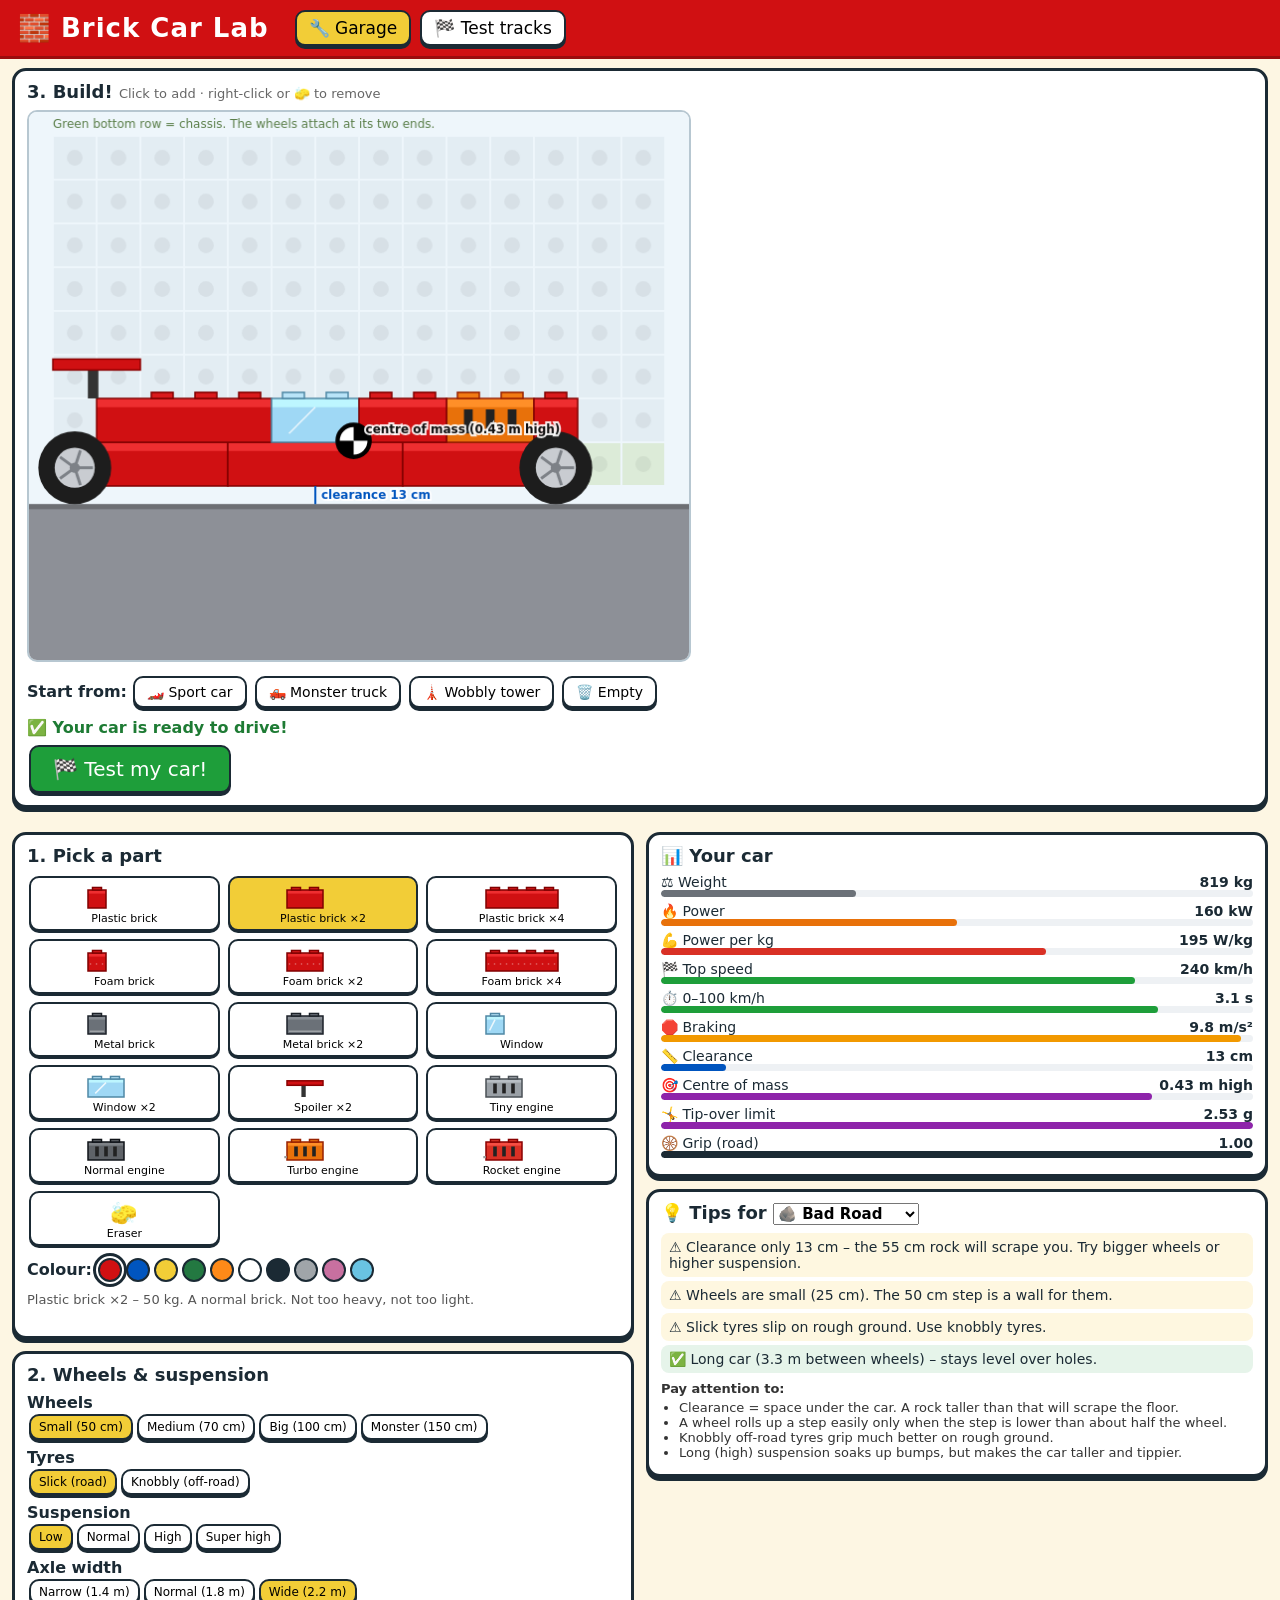
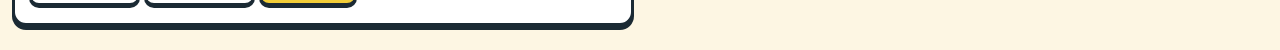
==== index.html @ 2b2f3ed4 "Add Brick Car Lab: LEGO-style car builder with physics test tracks Front-end only browser game (open" ====
<!DOCTYPE html>
<html lang="en">
<head>
  <meta charset="utf-8">
  <meta name="viewport" content="width=device-width, initial-scale=1">
  <title>Brick Car Lab</title>
  <link rel="stylesheet" href="style.css">
</head>
<body>
  <header>
    <h1>🧱 Brick Car Lab</h1>
    <nav>
      <button data-nav="garage">🔧 Garage</button>
      <button data-nav="tracks">🏁 Test tracks</button>
    </nav>
  </header>

  <main>
    <section id="garage" class="screen">
      <div class="col-left">
        <div class="panel">
          <h2>1. Pick a part</h2>
          <div id="palette"></div>
          <div class="row"><b>Colour:</b> <span id="colors"></span></div>
          <p id="tool-hint" class="hint"></p>
        </div>
        <div class="panel">
          <h2>2. Wheels &amp; suspension</h2>
          <div class="optrow"><b>Wheels</b><span id="opt-wheel"></span></div>
          <div class="optrow"><b>Tyres</b><span id="opt-tyre"></span></div>
          <div class="optrow"><b>Suspension</b><span id="opt-lift"></span></div>
          <div class="optrow"><b>Axle width</b><span id="opt-width"></span></div>
        </div>
      </div>

      <div class="col-mid">
        <div class="panel">
          <h2>3. Build! <small>Click to add · right-click or 🧽 to remove</small></h2>
          <canvas id="builder-canvas"></canvas>
          <div class="row">
            <b>Start from:</b>
            <button data-preset="sport">🏎️ Sport car</button>
            <button data-preset="monster">🛻 Monster truck</button>
            <button data-preset="tower">🗼 Wobbly tower</button>
            <button id="btn-clear">🗑️ Empty</button>
          </div>
          <ul id="problems"></ul>
          <button id="btn-to-tracks" class="big need-car">🏁 Test my car!</button>
        </div>
      </div>

      <div class="col-right">
        <div class="panel">
          <h2>📊 Your car</h2>
          <div id="stats"></div>
        </div>
        <div class="panel">
          <h2>💡 Tips for <select id="tips-track"></select></h2>
          <div id="tips"></div>
        </div>
      </div>
    </section>

    <section id="tracks" class="screen" hidden>
      <h2 class="center">Choose a test track</h2>
      <div id="track-list"></div>
    </section>

    <section id="drive" class="screen" hidden>
      <div class="drive-top">
        <h2 id="drive-title"></h2>
        <span class="timer">⏱️ <span id="hud-time">0.0 s</span></span>
        <button id="btn-pause"></button>
        <button id="btn-slow" title="Slow motion">🐢 Slow-mo</button>
        <button id="btn-arrows" title="Show force arrows">➡️ Forces</button>
        <button id="btn-restart">🔄 Restart</button>
        <button id="btn-garage">🔧 Garage</button>
      </div>
      <p id="drive-challenge" class="challenge"></p>
      <div class="drive-body">
        <div class="stage">
          <canvas id="drive-canvas" width="1000" height="520"></canvas>
          <div id="hint-start" class="overlay-hint">Hold <b>GAS</b> (→ key) to start!<br><small>← key / BRAKE to slow down · hold BRAKE when stopped to reverse</small></div>
          <div id="result" class="result" hidden>
            <h2></h2>
            <div class="stars"></div>
            <p class="reason"></p>
            <p class="why"></p>
            <div class="fix"></div>
            <div class="row">
              <button id="res-retry" class="big">🔄 Try again</button>
              <button id="res-garage">🔧 Change my car</button>
              <button id="res-tracks">🏁 Other tracks</button>
            </div>
          </div>
          <div class="pedals">
            <button id="pedal-brake" class="pedal brake">BRAKE</button>
            <button id="pedal-gas" class="pedal gas">GAS</button>
          </div>
        </div>
        <div class="lab panel">
          <div class="speedo"><span id="hud-speed">0</span><small>km/h</small></div>
          <div class="hud-sub" id="hud-ms"></div>
          <div class="hud-row"><b>Acceleration</b> <span id="hud-acc"></span></div>
          <div class="hud-row"><b>Speed increment</b> <span id="hud-inc"></span></div>
          <canvas id="speed-graph" width="320" height="120"></canvas>
          <div class="small">Steep line = big speed increment (fast acceleration). Flat line = steady speed.</div>
          <h3>🧪 Physics lab</h3>
          <div id="formulas"></div>
          <p id="drive-lesson" class="lesson"></p>
        </div>
      </div>
    </section>
  </main>

  <script src="parts.js"></script>
  <script src="car.js"></script>
  <script src="tracks.js"></script>
  <script src="topdown.js"></script>
  <script src="tips.js"></script>
  <script src="physics.js"></script>
  <script src="render.js"></script>
  <script src="builder.js"></script>
  <script src="drive.js"></script>
  <script src="main.js"></script>
</body>
</html>
---- style.css ----
* { box-sizing: border-box; }
[hidden] { display: none !important; }
body { margin: 0; font-family: system-ui, -apple-system, "Segoe UI", sans-serif; background: #fdf6e3; color: #1b2a34; }
header { display: flex; align-items: center; gap: 24px; padding: 8px 18px; background: #d01012; color: #fff; box-shadow: 0 3px 0 #9b0c0d; }
header h1 { margin: 0; font-size: 26px; letter-spacing: 1px; }
nav button { font-size: 17px; }
button { font: inherit; font-size: 14px; padding: 6px 12px; border: 2px solid #1b2a34; border-radius: 10px; background: #fff; cursor: pointer; box-shadow: 0 3px 0 #1b2a34; margin: 2px; }
button:active { transform: translateY(2px); box-shadow: 0 1px 0 #1b2a34; }
button.active { background: #f2cd37; }
button:disabled { opacity: 0.45; cursor: not-allowed; }
button.big { font-size: 20px; padding: 10px 22px; background: #1e9e3a; color: #fff; }
main { padding: 12px; }
h2 { margin: 0 0 8px; font-size: 18px; }
h2 small { font-weight: normal; color: #666; font-size: 13px; }
.panel { background: #fff; border: 3px solid #1b2a34; border-radius: 14px; padding: 10px 12px; margin-bottom: 12px; box-shadow: 0 4px 0 #1b2a34; }
.row { margin: 8px 0; display: flex; flex-wrap: wrap; align-items: center; gap: 4px; }
.hint { color: #555; font-size: 13px; min-height: 34px; margin: 6px 0 0; }
.small { font-size: 12px; color: #666; }
.center { text-align: center; }

#garage { display: grid; grid-template-columns: 300px auto 340px; gap: 12px; align-items: start; }
#palette { display: grid; grid-template-columns: repeat(3, 1fr); gap: 4px; }
.tool { display: flex; flex-direction: column; align-items: center; padding: 4px; font-size: 11px; box-shadow: 0 2px 0 #1b2a34; }
.tool canvas { width: 80px; height: 30px; }
.swatch { width: 24px; height: 24px; padding: 0; border-radius: 50%; box-shadow: none; }
.swatch.active { outline: 3px solid #1b2a34; outline-offset: 2px; }
.optrow { display: flex; flex-direction: column; margin-bottom: 6px; }
.optrow span { display: flex; flex-wrap: wrap; }
.opt { font-size: 12px; padding: 4px 8px; }
#builder-canvas { width: 100%; max-width: 664px; border-radius: 10px; border: 2px solid #b7c7d1; touch-action: none; cursor: crosshair; }
#problems { margin: 6px 0; padding-left: 20px; color: #b3261e; font-weight: 600; }
#problems li.ok { color: #1e7b34; list-style: none; margin-left: -20px; }
.stat { display: grid; grid-template-columns: 1fr auto; gap: 0 8px; font-size: 14px; margin-bottom: 6px; cursor: help; }
.stat .v { font-weight: 700; }
.bar { grid-column: 1 / 3; display: block; height: 7px; background: #eef1f4; border-radius: 4px; overflow: hidden; }
.bar i { display: block; height: 100%; border-radius: 4px; }
.checks { list-style: none; padding: 0; margin: 0 0 8px; }
.checks li { padding: 6px 8px; border-radius: 8px; margin-bottom: 4px; font-size: 14px; }
.checks li.ok { background: #e6f4ea; }
.checks li.warn { background: #fef7e0; }
.caveats { font-size: 13px; color: #333; }
.caveats ul { padding-left: 18px; margin: 4px 0; }
#tips-track { font: inherit; font-size: 15px; }

#track-list { display: grid; grid-template-columns: repeat(auto-fill, minmax(290px, 1fr)); gap: 14px; }
.card { background: #fff; border: 3px solid #1b2a34; border-radius: 16px; padding: 14px; box-shadow: 0 5px 0 #1b2a34; }
.card .emoji { font-size: 40px; }
.card h3 { margin: 4px 0; font-size: 22px; }
.card .got { font-size: 20px; }
.card .challenge { font-weight: 600; }
.card .lesson { font-size: 14px; color: #3c4a55; }
.card .hint { min-height: 0; }

.drive-top { display: flex; align-items: center; gap: 8px; flex-wrap: wrap; }
.drive-top h2 { margin: 0 12px 0 0; font-size: 24px; }
.timer { font-size: 20px; font-weight: 700; margin-right: 10px; min-width: 110px; }
.challenge { font-weight: 600; margin: 6px 0 10px; }
.drive-body { display: grid; grid-template-columns: minmax(0, 1fr) 360px; gap: 12px; align-items: start; }
.stage { position: relative; }
#drive-canvas { width: 100%; border-radius: 14px; border: 3px solid #1b2a34; display: block; }
.overlay-hint { position: absolute; top: 18px; left: 50%; transform: translateX(-50%); background: rgba(27,42,52,0.85); color: #fff; padding: 10px 18px; border-radius: 12px; text-align: center; font-size: 20px; pointer-events: none; }
.result { position: absolute; inset: 30px 60px auto 60px; background: #fff; border: 4px solid #1b2a34; border-radius: 18px; padding: 18px 22px; box-shadow: 0 8px 0 #1b2a34; }
.result h2 { font-size: 30px; }
.result .stars { font-size: 34px; }
.result .reason { font-size: 20px; font-weight: 700; }
.result .why { font-size: 16px; }
.pedals { display: flex; justify-content: space-between; margin-top: 10px; }
.pedal { width: 46%; height: 70px; font-size: 26px; font-weight: 800; color: #fff; touch-action: none; user-select: none; }
.pedal.gas { background: #1e9e3a; }
.pedal.brake { background: #d93025; }
.pedal.down { transform: translateY(3px); box-shadow: 0 0 0 #1b2a34; }
.lab .speedo { font-size: 64px; font-weight: 800; line-height: 1; }
.lab .speedo small { font-size: 18px; margin-left: 6px; }
.hud-sub { color: #555; font-size: 13px; margin-bottom: 6px; }
.hud-row { display: flex; justify-content: space-between; font-size: 16px; padding: 3px 0; border-bottom: 1px dashed #ddd; }
#speed-graph { width: 100%; border: 1px solid #ddd; border-radius: 6px; margin-top: 8px; }
.lab h3 { margin: 10px 0 4px; }
.eq { font-size: 14px; padding: 3px 0; }
.eq.small { font-size: 12px; color: #666; }
.g { color: #1e7b34; } .r { color: #c5221f; } .o { color: #c26401; } .b { color: #1a5fc8; } .br { color: #795548; }
.meter { font-size: 13px; margin: 4px 0; }
.meter .bar { height: 10px; margin-top: 2px; }
.lesson { font-size: 14px; background: #e8f0fe; padding: 8px; border-radius: 8px; }

@media (max-width: 1300px) {
  #garage { grid-template-columns: 1fr 1fr; }
  .col-mid { grid-column: 1 / 3; grid-row: 1; }
  .drive-body { grid-template-columns: 1fr; }
}
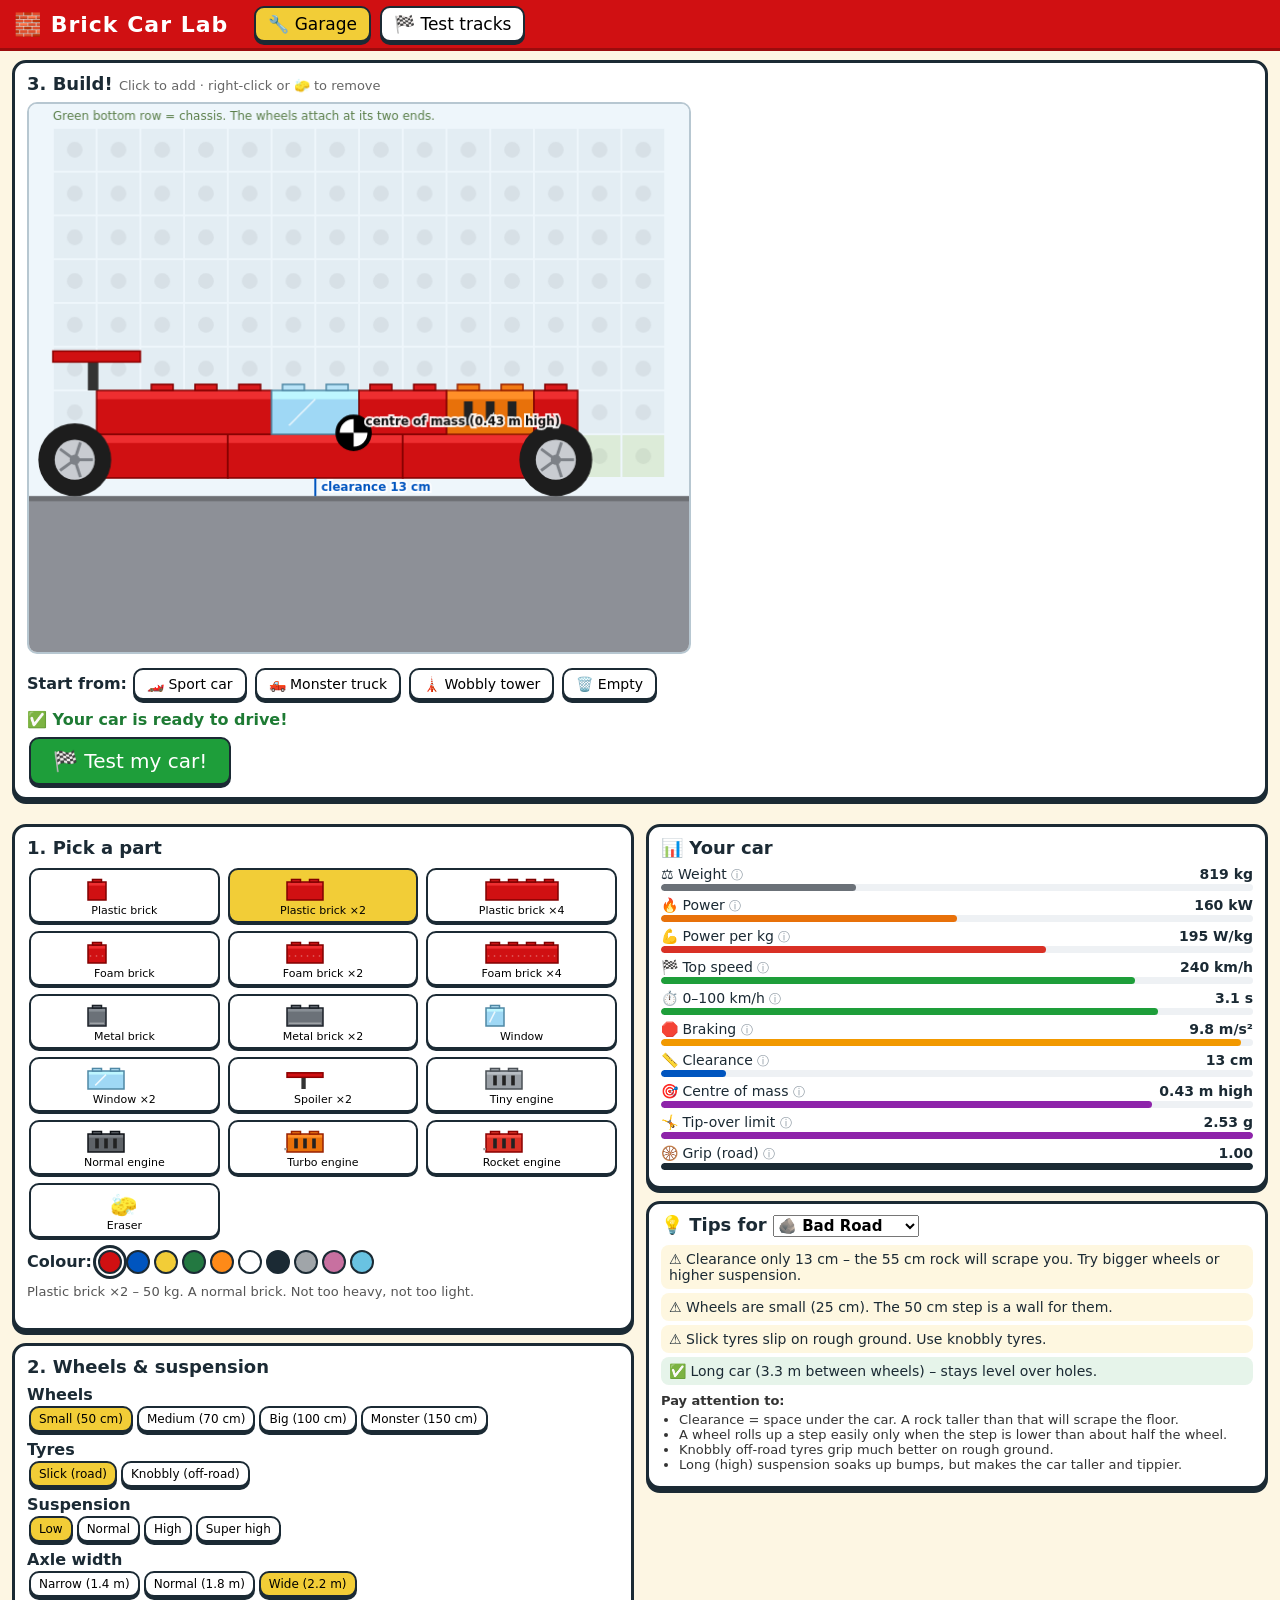
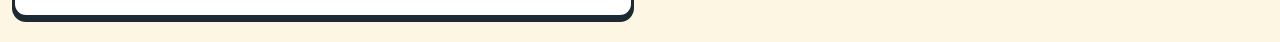
==== commit 31b4cca9: "Make the game playable on iPad Touch-friendly pedals overlaid on the road (no long-press menus, zoom" ====
--- a/index.html
+++ b/index.html
@@ -2,7 +2,10 @@
 <html lang="en">
 <head>
   <meta charset="utf-8">
-  <meta name="viewport" content="width=device-width, initial-scale=1">
+  <meta name="viewport" content="width=device-width, initial-scale=1, maximum-scale=1, user-scalable=no, viewport-fit=cover">
+  <meta name="apple-mobile-web-app-capable" content="yes">
+  <meta name="mobile-web-app-capable" content="yes">
+  <meta name="apple-mobile-web-app-title" content="Brick Car Lab">
   <title>Brick Car Lab</title>
   <link rel="stylesheet" href="style.css">
 </head>
@@ -80,7 +83,7 @@
       <div class="drive-body">
         <div class="stage">
           <canvas id="drive-canvas" width="1000" height="520"></canvas>
-          <div id="hint-start" class="overlay-hint">Hold <b>GAS</b> (→ key) to start!<br><small>← key / BRAKE to slow down · hold BRAKE when stopped to reverse</small></div>
+          <div id="hint-start" class="overlay-hint">Hold <b>GAS</b> to start!<br><small>BRAKE slows down · hold BRAKE when stopped to reverse · keys → ←</small></div>
           <div id="result" class="result" hidden>
             <h2></h2>
             <div class="stars"></div>
--- a/style.css
+++ b/style.css
@@ -1,5 +1,8 @@
 * { box-sizing: border-box; }
 [hidden] { display: none !important; }
+html { -webkit-text-size-adjust: 100%; }
+body { -webkit-tap-highlight-color: transparent; overscroll-behavior: none; padding: env(safe-area-inset-top) env(safe-area-inset-right) 0 env(safe-area-inset-left); }
+button, canvas, .stat { -webkit-user-select: none; user-select: none; -webkit-touch-callout: none; touch-action: manipulation; }
 body { margin: 0; font-family: system-ui, -apple-system, "Segoe UI", sans-serif; background: #fdf6e3; color: #1b2a34; }
 header { display: flex; align-items: center; gap: 24px; padding: 8px 18px; background: #d01012; color: #fff; box-shadow: 0 3px 0 #9b0c0d; }
 header h1 { margin: 0; font-size: 26px; letter-spacing: 1px; }
@@ -32,6 +35,9 @@
 #problems li.ok { color: #1e7b34; list-style: none; margin-left: -20px; }
 .stat { display: grid; grid-template-columns: 1fr auto; gap: 0 8px; font-size: 14px; margin-bottom: 6px; cursor: help; }
 .stat .v { font-weight: 700; }
+.stat .q { color: #8a96a0; font-size: 12px; }
+.stat .d { grid-column: 1 / 3; display: none; font-size: 12px; color: #3c4a55; background: #f3f6f9; border-radius: 6px; padding: 4px 6px; margin-top: 3px; }
+.stat.open .d { display: block; }
 .bar { grid-column: 1 / 3; display: block; height: 7px; background: #eef1f4; border-radius: 4px; overflow: hidden; }
 .bar i { display: block; height: 100%; border-radius: 4px; }
 .checks { list-style: none; padding: 0; margin: 0 0 8px; }
@@ -57,15 +63,15 @@
 .challenge { font-weight: 600; margin: 6px 0 10px; }
 .drive-body { display: grid; grid-template-columns: minmax(0, 1fr) 360px; gap: 12px; align-items: start; }
 .stage { position: relative; }
-#drive-canvas { width: 100%; border-radius: 14px; border: 3px solid #1b2a34; display: block; }
+#drive-canvas { width: 100%; height: 520px; border-radius: 14px; border: 3px solid #1b2a34; display: block; }
 .overlay-hint { position: absolute; top: 18px; left: 50%; transform: translateX(-50%); background: rgba(27,42,52,0.85); color: #fff; padding: 10px 18px; border-radius: 12px; text-align: center; font-size: 20px; pointer-events: none; }
-.result { position: absolute; inset: 30px 60px auto 60px; background: #fff; border: 4px solid #1b2a34; border-radius: 18px; padding: 18px 22px; box-shadow: 0 8px 0 #1b2a34; }
+.result { z-index: 2; position: absolute; inset: 30px 60px auto 60px; background: #fff; border: 4px solid #1b2a34; border-radius: 18px; padding: 18px 22px; box-shadow: 0 8px 0 #1b2a34; }
 .result h2 { font-size: 30px; }
 .result .stars { font-size: 34px; }
 .result .reason { font-size: 20px; font-weight: 700; }
 .result .why { font-size: 16px; }
-.pedals { display: flex; justify-content: space-between; margin-top: 10px; }
-.pedal { width: 46%; height: 70px; font-size: 26px; font-weight: 800; color: #fff; touch-action: none; user-select: none; }
+.pedals { position: absolute; left: 12px; right: 12px; bottom: 12px; display: flex; justify-content: space-between; pointer-events: none; }
+.pedal { pointer-events: auto; width: 24%; max-width: 220px; height: 84px; opacity: 0.85; touch-action: none; -webkit-user-select: none; -webkit-touch-callout: none; font-size: 26px; font-weight: 800; color: #fff; touch-action: none; user-select: none; }
 .pedal.gas { background: #1e9e3a; }
 .pedal.brake { background: #d93025; }
 .pedal.down { transform: translateY(3px); box-shadow: 0 0 0 #1b2a34; }
@@ -85,5 +91,23 @@
 @media (max-width: 1300px) {
   #garage { grid-template-columns: 1fr 1fr; }
   .col-mid { grid-column: 1 / 3; grid-row: 1; }
+  .drive-body { grid-template-columns: minmax(0, 1fr) 300px; }
+  .lab .speedo { font-size: 48px; }
+}
+@media (max-width: 900px) {
   .drive-body { grid-template-columns: 1fr; }
 }
+@media (max-width: 700px) {
+  #garage { grid-template-columns: 1fr; }
+  .col-mid { grid-column: 1; }
+  #palette { grid-template-columns: repeat(4, 1fr); }
+}
+/* Compact drive screen so the road and pedals fit on a tablet without scrolling. */
+@media (max-height: 900px) {
+  header { padding: 4px 14px; }
+  header h1 { font-size: 22px; }
+  #drive .challenge { font-size: 14px; margin: 4px 0 6px; }
+  .drive-top h2 { font-size: 20px; }
+  .drive-top button { padding: 4px 10px; }
+  .result { inset: 12px 12px auto 12px; max-height: calc(100% - 24px); overflow: auto; }
+}
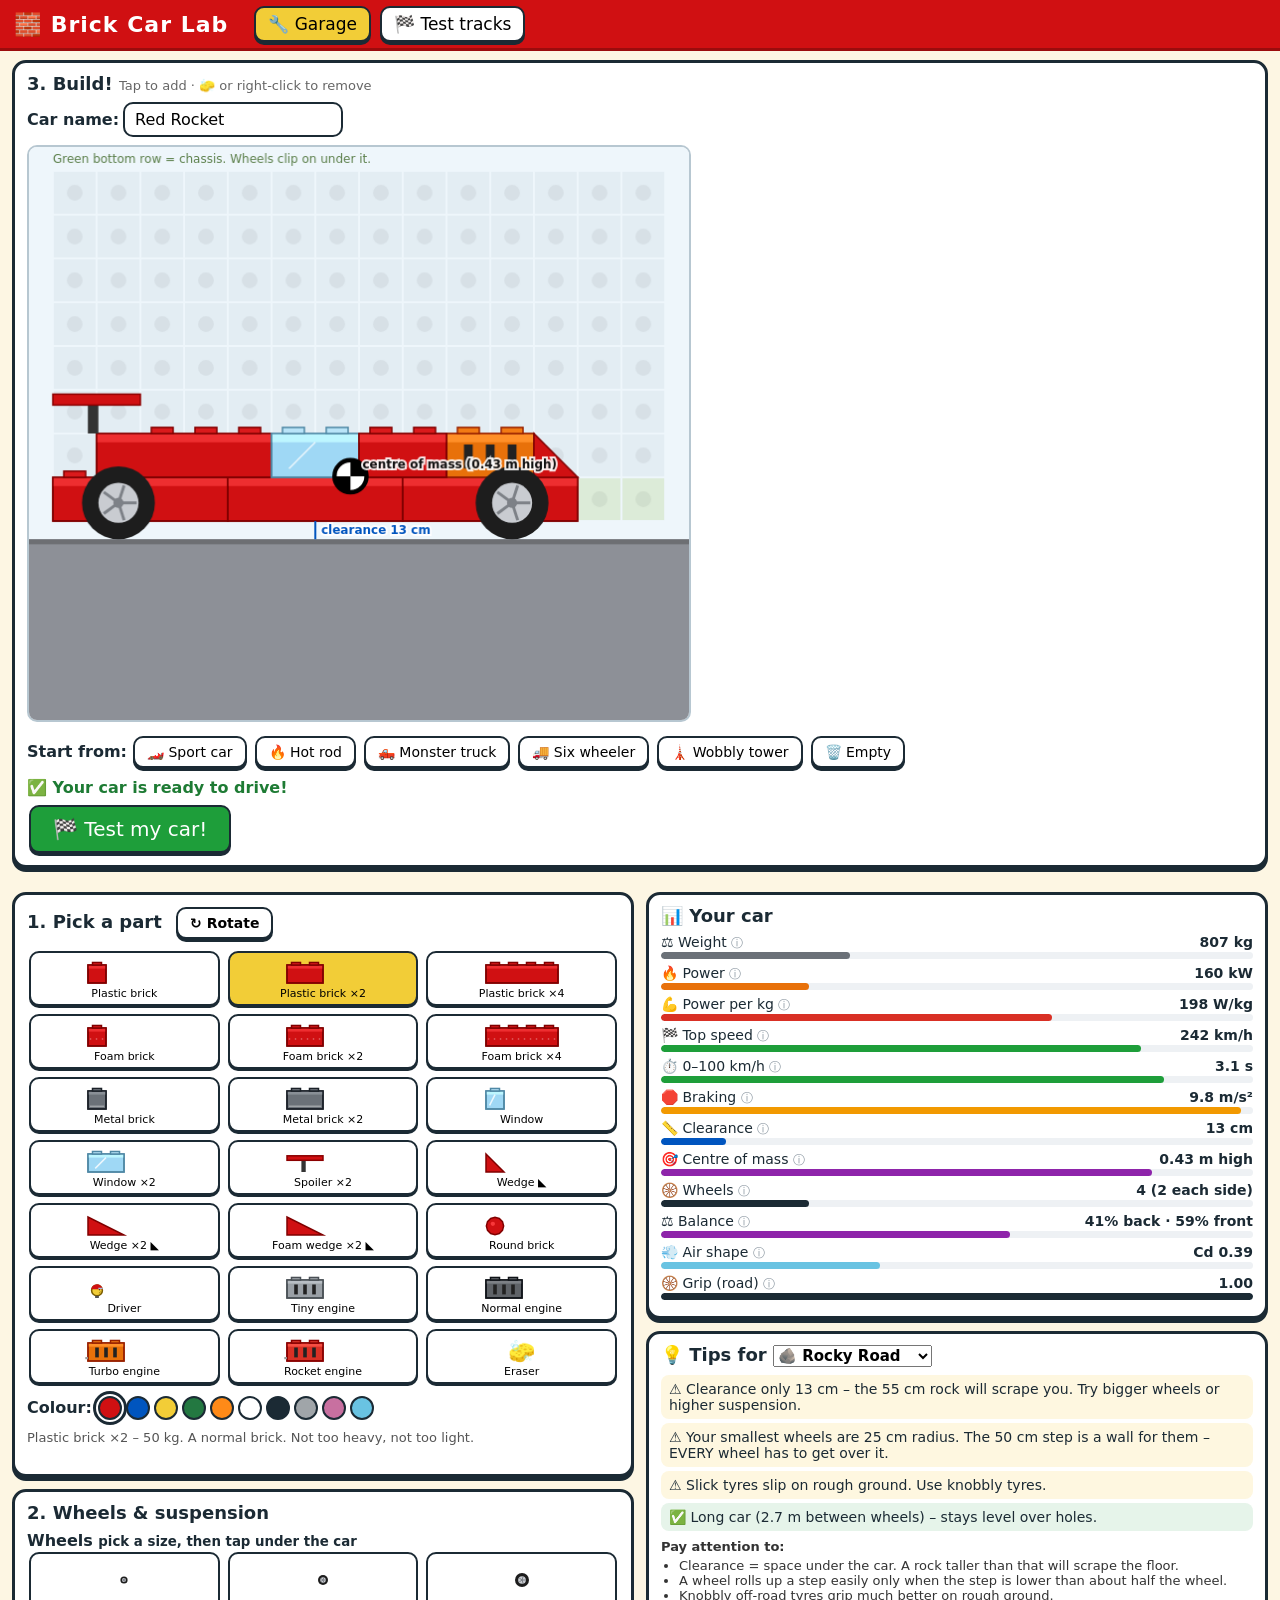
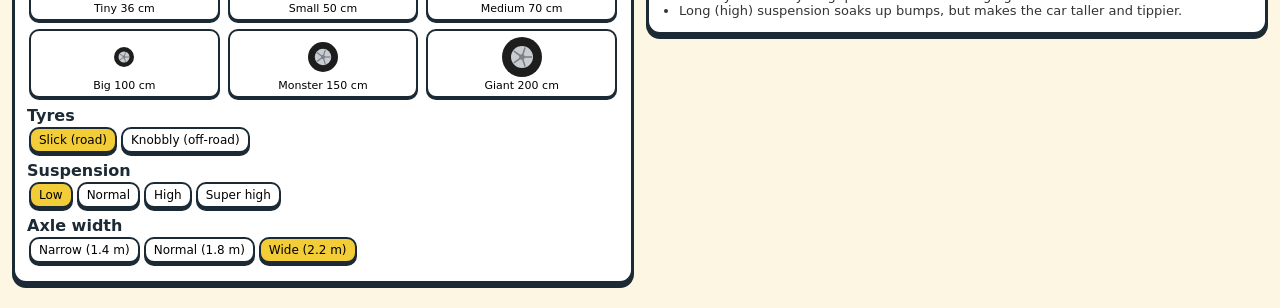
==== commit 69252d83: "Hot Wheels-style tracks, crazy building and a record book - New tracks: Rollercoaster, Shark Jump, V" ====
--- a/index.html
+++ b/index.html
@@ -22,14 +22,14 @@
     <section id="garage" class="screen">
       <div class="col-left">
         <div class="panel">
-          <h2>1. Pick a part</h2>
+          <h2>1. Pick a part <button id="btn-rotate" title="Turn the wedge">↻ Rotate</button></h2>
           <div id="palette"></div>
           <div class="row"><b>Colour:</b> <span id="colors"></span></div>
           <p id="tool-hint" class="hint"></p>
         </div>
         <div class="panel">
           <h2>2. Wheels &amp; suspension</h2>
-          <div class="optrow"><b>Wheels</b><span id="opt-wheel"></span></div>
+          <div class="optrow"><b>Wheels <small>pick a size, then tap under the car</small></b><span id="wheel-tools"></span></div>
           <div class="optrow"><b>Tyres</b><span id="opt-tyre"></span></div>
           <div class="optrow"><b>Suspension</b><span id="opt-lift"></span></div>
           <div class="optrow"><b>Axle width</b><span id="opt-width"></span></div>
@@ -38,12 +38,15 @@
 
       <div class="col-mid">
         <div class="panel">
-          <h2>3. Build! <small>Click to add · right-click or 🧽 to remove</small></h2>
+          <h2>3. Build! <small>Tap to add · 🧽 or right-click to remove</small></h2>
+          <div class="row"><b>Car name:</b> <input id="car-name" maxlength="24" autocomplete="off" placeholder="My car"></div>
           <canvas id="builder-canvas"></canvas>
           <div class="row">
             <b>Start from:</b>
             <button data-preset="sport">🏎️ Sport car</button>
+            <button data-preset="hotrod">🔥 Hot rod</button>
             <button data-preset="monster">🛻 Monster truck</button>
+            <button data-preset="truck">🚚 Six wheeler</button>
             <button data-preset="tower">🗼 Wobbly tower</button>
             <button id="btn-clear">🗑️ Empty</button>
           </div>
@@ -83,16 +86,18 @@
       <div class="drive-body">
         <div class="stage">
           <canvas id="drive-canvas" width="1000" height="520"></canvas>
-          <div id="hint-start" class="overlay-hint">Hold <b>GAS</b> to start!<br><small>BRAKE slows down · hold BRAKE when stopped to reverse · keys → ←</small></div>
+          <div id="hint-start" class="overlay-hint">Hold <b>GAS</b> to start!<br><small>BRAKE slows down · in the air BRAKE tips the nose down · keys → ←</small></div>
           <div id="result" class="result" hidden>
             <h2></h2>
             <div class="stars"></div>
             <p class="reason"></p>
+            <p class="record"></p>
             <p class="why"></p>
             <div class="fix"></div>
             <div class="row">
               <button id="res-retry" class="big">🔄 Try again</button>
               <button id="res-garage">🔧 Change my car</button>
+              <button id="res-records">📜 Record book</button>
               <button id="res-tracks">🏁 Other tracks</button>
             </div>
           </div>
@@ -116,12 +121,24 @@
     </section>
   </main>
 
+  <div id="records" class="modal" hidden>
+    <div class="modal-box">
+      <h2 id="records-title"></h2>
+      <p class="small">Every finished run is saved here (in this browser). Compare your cars – tap 🔧 to load one back into the garage.</p>
+      <div id="records-body"></div>
+      <div class="row">
+        <button id="records-close" class="big">Close</button>
+        <button id="records-clear">🗑️ Clear this track</button>
+      </div>
+    </div>
+  </div>
+
   <script src="parts.js"></script>
   <script src="car.js"></script>
   <script src="tracks.js"></script>
-  <script src="topdown.js"></script>
   <script src="tips.js"></script>
   <script src="physics.js"></script>
+  <script src="records.js"></script>
   <script src="render.js"></script>
   <script src="builder.js"></script>
   <script src="drive.js"></script>
--- a/style.css
+++ b/style.css
@@ -111,3 +111,33 @@
   .drive-top button { padding: 4px 10px; }
   .result { inset: 12px 12px auto 12px; max-height: calc(100% - 24px); overflow: auto; }
 }
+
+/* Wheels, wedges, names */
+#wheel-tools { display: grid !important; grid-template-columns: repeat(3, 1fr); gap: 4px; }
+.wheel-tool canvas { width: 44px; height: 44px; }
+#btn-rotate { font-size: 14px; margin-left: 8px; }
+#car-name { font: inherit; font-size: 16px; padding: 6px 10px; border: 2px solid #1b2a34; border-radius: 10px; width: 220px; }
+
+/* Track cards */
+.card { position: relative; }
+.card .level { position: absolute; top: 14px; right: 14px; font-size: 12px; font-weight: 700; padding: 3px 10px; border-radius: 10px; color: #fff; }
+.level-1 .level { background: #1e9e3a; } .level-2 .level { background: #f29900; } .level-3 .level { background: #d93025; }
+.card .best { font-size: 15px; background: #fff8e1; padding: 6px 8px; border-radius: 8px; }
+
+/* Results and energy bar */
+.result .record { font-size: 18px; font-weight: 700; color: #b06000; }
+.energy { display: flex; height: 14px; border-radius: 7px; overflow: hidden; background: #eef1f4; margin: 4px 0; }
+.energy i { display: block; height: 100%; }
+.energy .pe { background: #1a73e8; } .energy .ke { background: #d93025; }
+
+/* Record book */
+.modal { position: fixed; inset: 0; background: rgba(27, 42, 52, 0.55); z-index: 10; display: flex; align-items: flex-start; justify-content: center; padding: 20px; overflow: auto; }
+.modal-box { background: #fff; border: 4px solid #1b2a34; border-radius: 18px; padding: 16px 20px; max-width: 1000px; width: 100%; box-shadow: 0 8px 0 #1b2a34; }
+.records { width: 100%; border-collapse: collapse; font-size: 14px; }
+.records th { text-align: left; border-bottom: 2px solid #1b2a34; padding: 4px 6px; }
+.records td { border-bottom: 1px dashed #ccd3d8; padding: 4px 6px; vertical-align: middle; }
+.records .medal { font-size: 22px; text-align: center; }
+.records .car canvas { width: 140px; height: 64px; display: block; }
+.records .car div { font-weight: 700; }
+.empty { font-size: 18px; text-align: center; padding: 20px; }
+@media (max-width: 800px) { .records th:nth-child(5), .records td:nth-child(5), .records th:nth-child(9), .records td:nth-child(9) { display: none; } }
